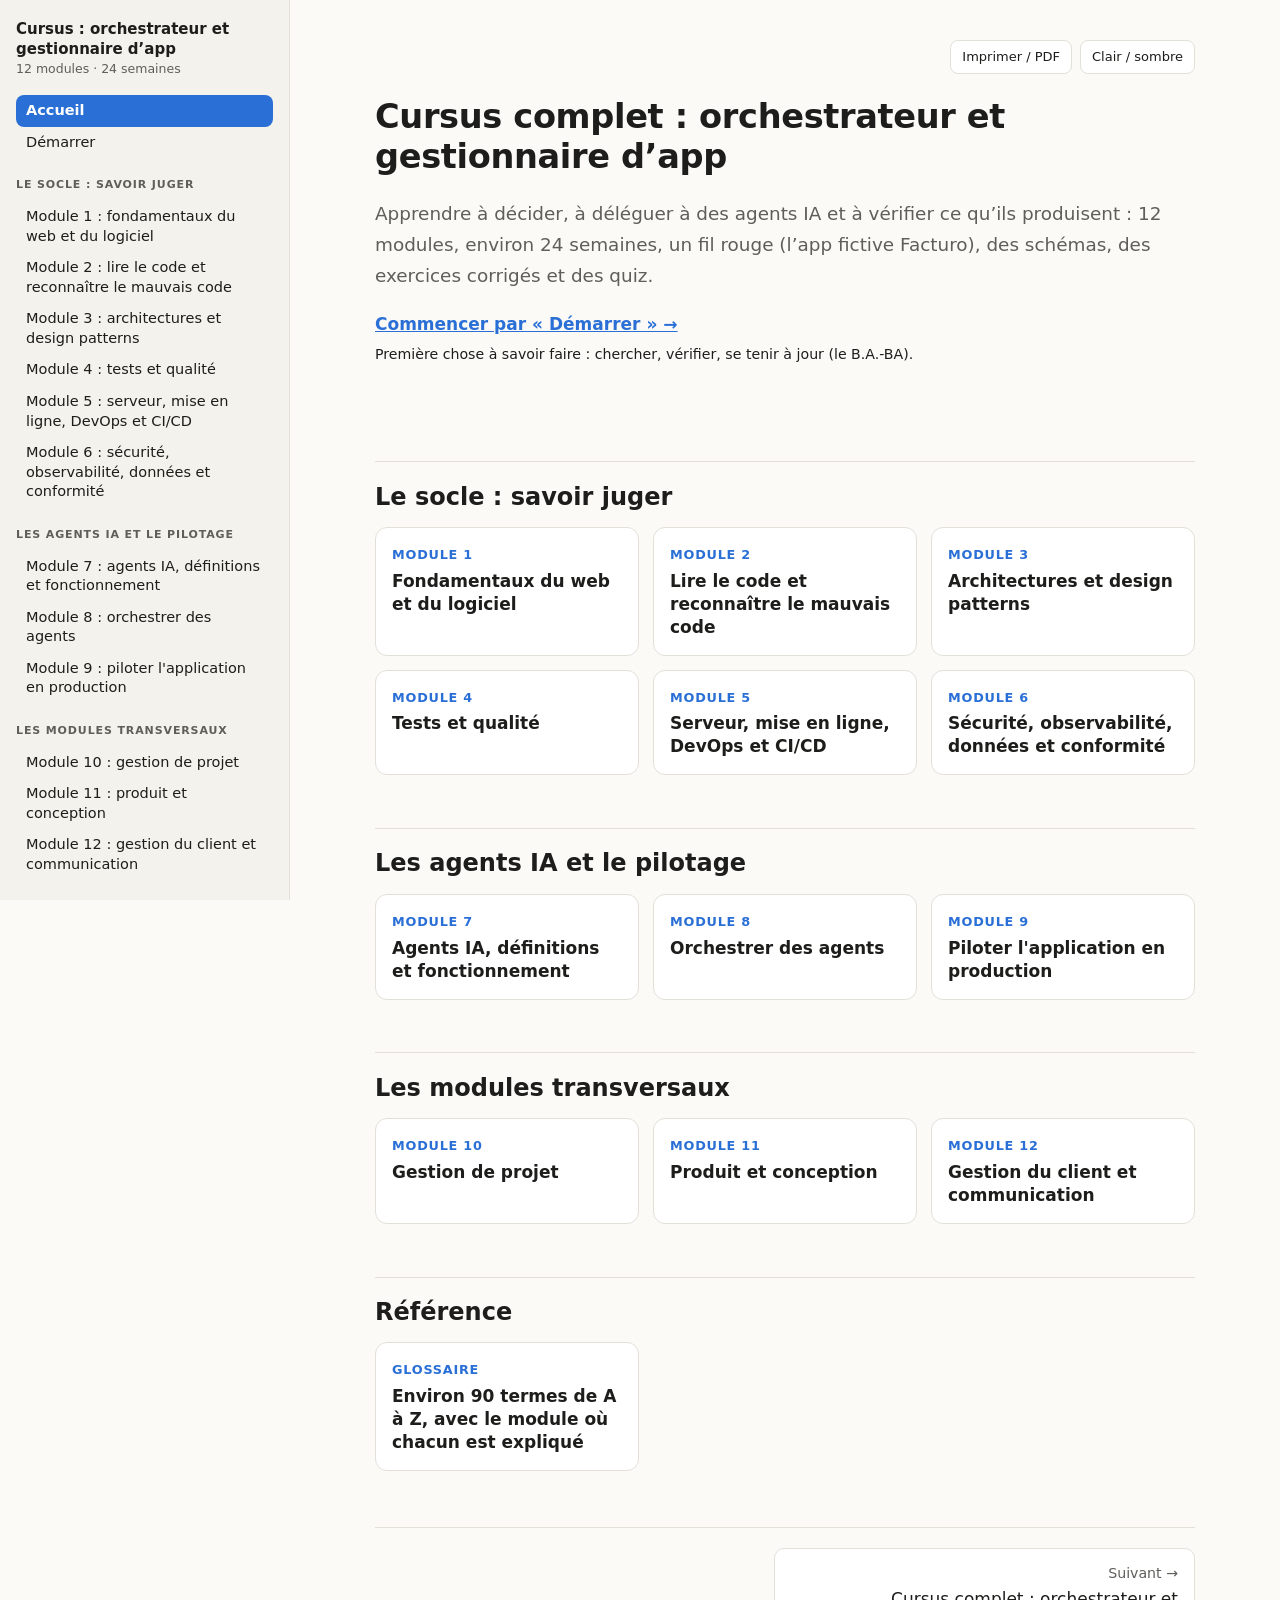
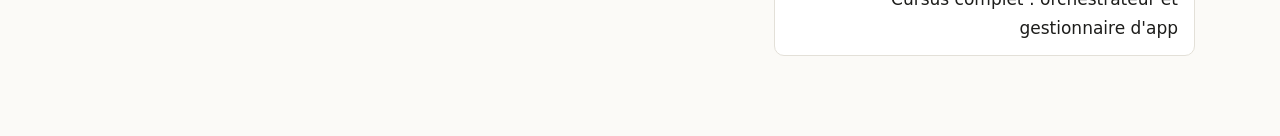
==== cursus-orchestrateur/index.html @ 4f83e04f "Ajoute le cursus orchestrateur et le cours interactif en CLI - cursus-orchestrateur : cursus HTML en" ====
<!doctype html>
<html lang="fr"><head><meta charset="utf-8"><meta name="viewport" content="width=device-width,initial-scale=1">
<title>Accueil · Cursus orchestrateur</title>
<link rel="stylesheet" href="css/style.css"></head>
<body><button class="menu-btn" onclick="document.body.classList.toggle('open')">☰ Menu du cursus</button>
<div class="layout"><nav class="side"><a class="brand" href="index.html">Cursus : orchestrateur et gestionnaire d’app<small>12 modules · 24 semaines</small></a>
<a class="nav on" href="index.html">Accueil</a>
<a class="nav" href="demarrer.html">Démarrer</a>
<h4>Le socle : savoir juger</h4>
<a class="nav" href="modules/module-01.html">Module 1 : fondamentaux du web et du logiciel</a>
<a class="nav" href="modules/module-02.html">Module 2 : lire le code et reconnaître le mauvais code</a>
<a class="nav" href="modules/module-03.html">Module 3 : architectures et design patterns</a>
<a class="nav" href="modules/module-04.html">Module 4 : tests et qualité</a>
<a class="nav" href="modules/module-05.html">Module 5 : serveur, mise en ligne, DevOps et CI/CD</a>
<a class="nav" href="modules/module-06.html">Module 6 : sécurité, observabilité, données et conformité</a>
<h4>Les agents IA et le pilotage</h4>
<a class="nav" href="modules/module-07.html">Module 7 : agents IA, définitions et fonctionnement</a>
<a class="nav" href="modules/module-08.html">Module 8 : orchestrer des agents</a>
<a class="nav" href="modules/module-09.html">Module 9 : piloter l&#x27;application en production</a>
<h4>Les modules transversaux</h4>
<a class="nav" href="modules/module-10.html">Module 10 : gestion de projet</a>
<a class="nav" href="modules/module-11.html">Module 11 : produit et conception</a>
<a class="nav" href="modules/module-12.html">Module 12 : gestion du client et communication</a>
<h4>Référence</h4>
<a class="nav" href="glossaire.html">Glossaire</a></nav>
<main><article><div class="toolbar"><button onclick="window.print()">Imprimer / PDF</button><button onclick="var r=document.documentElement;var d=r.dataset.theme==='dark';r.dataset.theme=d?'light':'dark'">Clair / sombre</button></div>
<div class="hero"><h1>Cursus complet : orchestrateur et gestionnaire d’app</h1><p class="lead">Apprendre à décider, à déléguer à des agents IA et à vérifier ce qu’ils produisent : 12 modules, environ 24 semaines, un fil rouge (l’app fictive Facturo), des schémas, des exercices corrigés et des quiz.</p><p><a href="demarrer.html"><b>Commencer par « Démarrer » →</b></a><br><small>Première chose à savoir faire : chercher, vérifier, se tenir à jour (le B.A.-BA).</small></p></div>
<h2>Le socle : savoir juger</h2><div class="cards">
<a class="card" href="modules/module-01.html"><b>Module 1</b><span>Fondamentaux du web et du logiciel</span></a>
<a class="card" href="modules/module-02.html"><b>Module 2</b><span>Lire le code et reconnaître le mauvais code</span></a>
<a class="card" href="modules/module-03.html"><b>Module 3</b><span>Architectures et design patterns</span></a>
<a class="card" href="modules/module-04.html"><b>Module 4</b><span>Tests et qualité</span></a>
<a class="card" href="modules/module-05.html"><b>Module 5</b><span>Serveur, mise en ligne, DevOps et CI/CD</span></a>
<a class="card" href="modules/module-06.html"><b>Module 6</b><span>Sécurité, observabilité, données et conformité</span></a>
</div>
<h2>Les agents IA et le pilotage</h2><div class="cards">
<a class="card" href="modules/module-07.html"><b>Module 7</b><span>Agents IA, définitions et fonctionnement</span></a>
<a class="card" href="modules/module-08.html"><b>Module 8</b><span>Orchestrer des agents</span></a>
<a class="card" href="modules/module-09.html"><b>Module 9</b><span>Piloter l&#x27;application en production</span></a>
</div>
<h2>Les modules transversaux</h2><div class="cards">
<a class="card" href="modules/module-10.html"><b>Module 10</b><span>Gestion de projet</span></a>
<a class="card" href="modules/module-11.html"><b>Module 11</b><span>Produit et conception</span></a>
<a class="card" href="modules/module-12.html"><b>Module 12</b><span>Gestion du client et communication</span></a>
</div>
<h2>Référence</h2><div class="cards"><a class="card" href="glossaire.html"><b>Glossaire</b><span>Environ 90 termes de A à Z, avec le module où chacun est expliqué</span></a></div>
<div class="pager"><span style="flex:1"></span><a class="next" href="demarrer.html"><small>Suivant →</small>Cursus complet : orchestrateur et gestionnaire d&#x27;app</a></div></article></main></div>
<script>document.querySelectorAll('.side a.nav').forEach(function(a){a.addEventListener('click',function(){document.body.classList.remove('open')})});var on=document.querySelector('.side a.on');if(on)on.scrollIntoView({block:'center'});</script>
</body></html>
---- cursus-orchestrateur/css/style.css ----
:root{--bg:#fbfaf7;--panel:#fff;--ink:#1d1d1b;--muted:#5f5e5a;--line:#e3e0d8;--accent:#2a6fd6;--accent-soft:#e7f0fc;--code-bg:#f3f1ec;--warn:#b3261e;--ok:#1f7a45;--side:#f4f2ec}
@media (prefers-color-scheme:dark){:root:not([data-theme=light]){--bg:#171716;--panel:#1f1f1d;--ink:#ecebe6;--muted:#a9a7a0;--line:#34332f;--accent:#7fb0f5;--accent-soft:#1d2a3f;--code-bg:#26251f;--warn:#f08a82;--ok:#6fcf97;--side:#1b1b19}}
:root[data-theme=dark]{--bg:#171716;--panel:#1f1f1d;--ink:#ecebe6;--muted:#a9a7a0;--line:#34332f;--accent:#7fb0f5;--accent-soft:#1d2a3f;--code-bg:#26251f;--warn:#f08a82;--ok:#6fcf97;--side:#1b1b19}
*{box-sizing:border-box}
html{scroll-behavior:smooth}
body{margin:0;background:var(--bg);color:var(--ink);font:17px/1.7 "Segoe UI",system-ui,-apple-system,"Helvetica Neue",Arial,sans-serif;-webkit-text-size-adjust:100%}
a{color:var(--accent)}
.layout{display:grid;grid-template-columns:290px minmax(0,1fr);min-height:100vh}
.side{background:var(--side);border-right:1px solid var(--line);padding:20px 16px 40px;position:sticky;top:0;height:100vh;overflow-y:auto}
.side .brand{display:block;font-weight:700;font-size:15px;line-height:1.3;color:var(--ink);text-decoration:none;margin-bottom:18px}
.side .brand small{display:block;font-weight:400;color:var(--muted);margin-top:2px}
.side h4{margin:18px 0 6px;font-size:11px;letter-spacing:.08em;text-transform:uppercase;color:var(--muted)}
.side a.nav{display:block;padding:6px 10px;border-radius:8px;color:var(--ink);text-decoration:none;font-size:14.5px;line-height:1.35}
.side a.nav:hover{background:var(--accent-soft)}
.side a.nav.on{background:var(--accent);color:#fff;font-weight:600}
.menu-btn{display:none}
main{padding:40px 48px 80px;min-width:0}
article{max-width:820px;margin:0 auto}
h1{font-size:2.1rem;line-height:1.2;margin:.2em 0 .6em;letter-spacing:-.01em}
h2{font-size:1.5rem;line-height:1.3;margin:2.2em 0 .6em;padding-top:.8em;border-top:1px solid var(--line)}
h3{font-size:1.15rem;margin:1.7em 0 .4em}
p,li{overflow-wrap:break-word}
li{margin:.25em 0}
blockquote{margin:1em 0;padding:.6em 1em;border-left:4px solid var(--accent);background:var(--accent-soft);border-radius:0 8px 8px 0}
code{font:.88em ui-monospace,SFMono-Regular,Menlo,Consolas,monospace;background:var(--code-bg);padding:.1em .35em;border-radius:5px}
pre{background:var(--code-bg);border:1px solid var(--line);border-radius:10px;padding:14px 16px;overflow-x:auto;line-height:1.5;margin:1em 0}
pre code{background:none;padding:0;font-size:.85em}
table{border-collapse:collapse;width:100%;margin:1.2em 0;font-size:.93em;display:block;overflow-x:auto}
th,td{border:1px solid var(--line);padding:8px 11px;text-align:left;vertical-align:top}
th{background:var(--side);font-weight:600}
figure{margin:1.6em 0;padding:12px;background:#fff;border:1px solid var(--line);border-radius:12px}
figure img{display:block;max-width:100%;height:auto;margin:0 auto;border-radius:6px}
figcaption{font-size:.85rem;color:#5f5e5a;text-align:center;margin-top:8px}
details{margin:1em 0;border:1px solid var(--line);border-radius:10px;background:var(--panel)}
details summary{cursor:pointer;padding:10px 14px;font-weight:600}
details[open] summary{border-bottom:1px solid var(--line)}
details>*:not(summary){margin-left:14px;margin-right:14px}
details>*:last-child{margin-bottom:14px}
ul.check{list-style:none;padding-left:0}
ul.check li{padding-left:30px;position:relative}
ul.check li::before{content:"";position:absolute;left:2px;top:.38em;width:16px;height:16px;border:2px solid var(--accent);border-radius:4px}
.pager{display:flex;justify-content:space-between;gap:12px;margin-top:56px;padding-top:20px;border-top:1px solid var(--line)}
.pager a{flex:1;padding:12px 16px;border:1px solid var(--line);border-radius:10px;text-decoration:none;color:var(--ink);background:var(--panel)}
.pager a small{display:block;color:var(--muted)}
.pager a.next{text-align:right}
.pager a:hover{border-color:var(--accent)}
.hero{padding:8px 0 24px}
.hero p.lead{font-size:1.15rem;color:var(--muted)}
.cards{display:grid;grid-template-columns:repeat(auto-fill,minmax(230px,1fr));gap:14px;margin:12px 0 28px}
.card{display:block;padding:16px;border:1px solid var(--line);border-radius:12px;background:var(--panel);text-decoration:none;color:var(--ink)}
.card:hover{border-color:var(--accent)}
.card b{display:block;color:var(--accent);font-size:.8rem;letter-spacing:.06em;text-transform:uppercase}
.card span{display:block;margin-top:4px;font-weight:600;line-height:1.35}
.toolbar{display:flex;gap:8px;justify-content:flex-end;margin-bottom:8px}
.toolbar button{font:inherit;font-size:13px;padding:5px 11px;border:1px solid var(--line);background:var(--panel);color:var(--ink);border-radius:8px;cursor:pointer}
@media (max-width:900px){
 .layout{display:block}
 .side{position:fixed;inset:0 25% 0 0;z-index:20;transform:translateX(-102%);transition:transform .2s;height:100vh;box-shadow:0 0 30px rgba(0,0,0,.25)}
 body.open .side{transform:none}
 .menu-btn{display:block;position:sticky;top:0;z-index:10;width:100%;text-align:left;padding:12px 16px;border:0;border-bottom:1px solid var(--line);background:var(--side);color:var(--ink);font:inherit;font-weight:600}
 main{padding:24px 18px 60px}
 h1{font-size:1.7rem}
}
@media print{.side,.menu-btn,.pager,.toolbar{display:none}.layout{display:block}main{padding:0}details{display:block}details>*{display:block}body{font-size:12pt}a{color:inherit}}
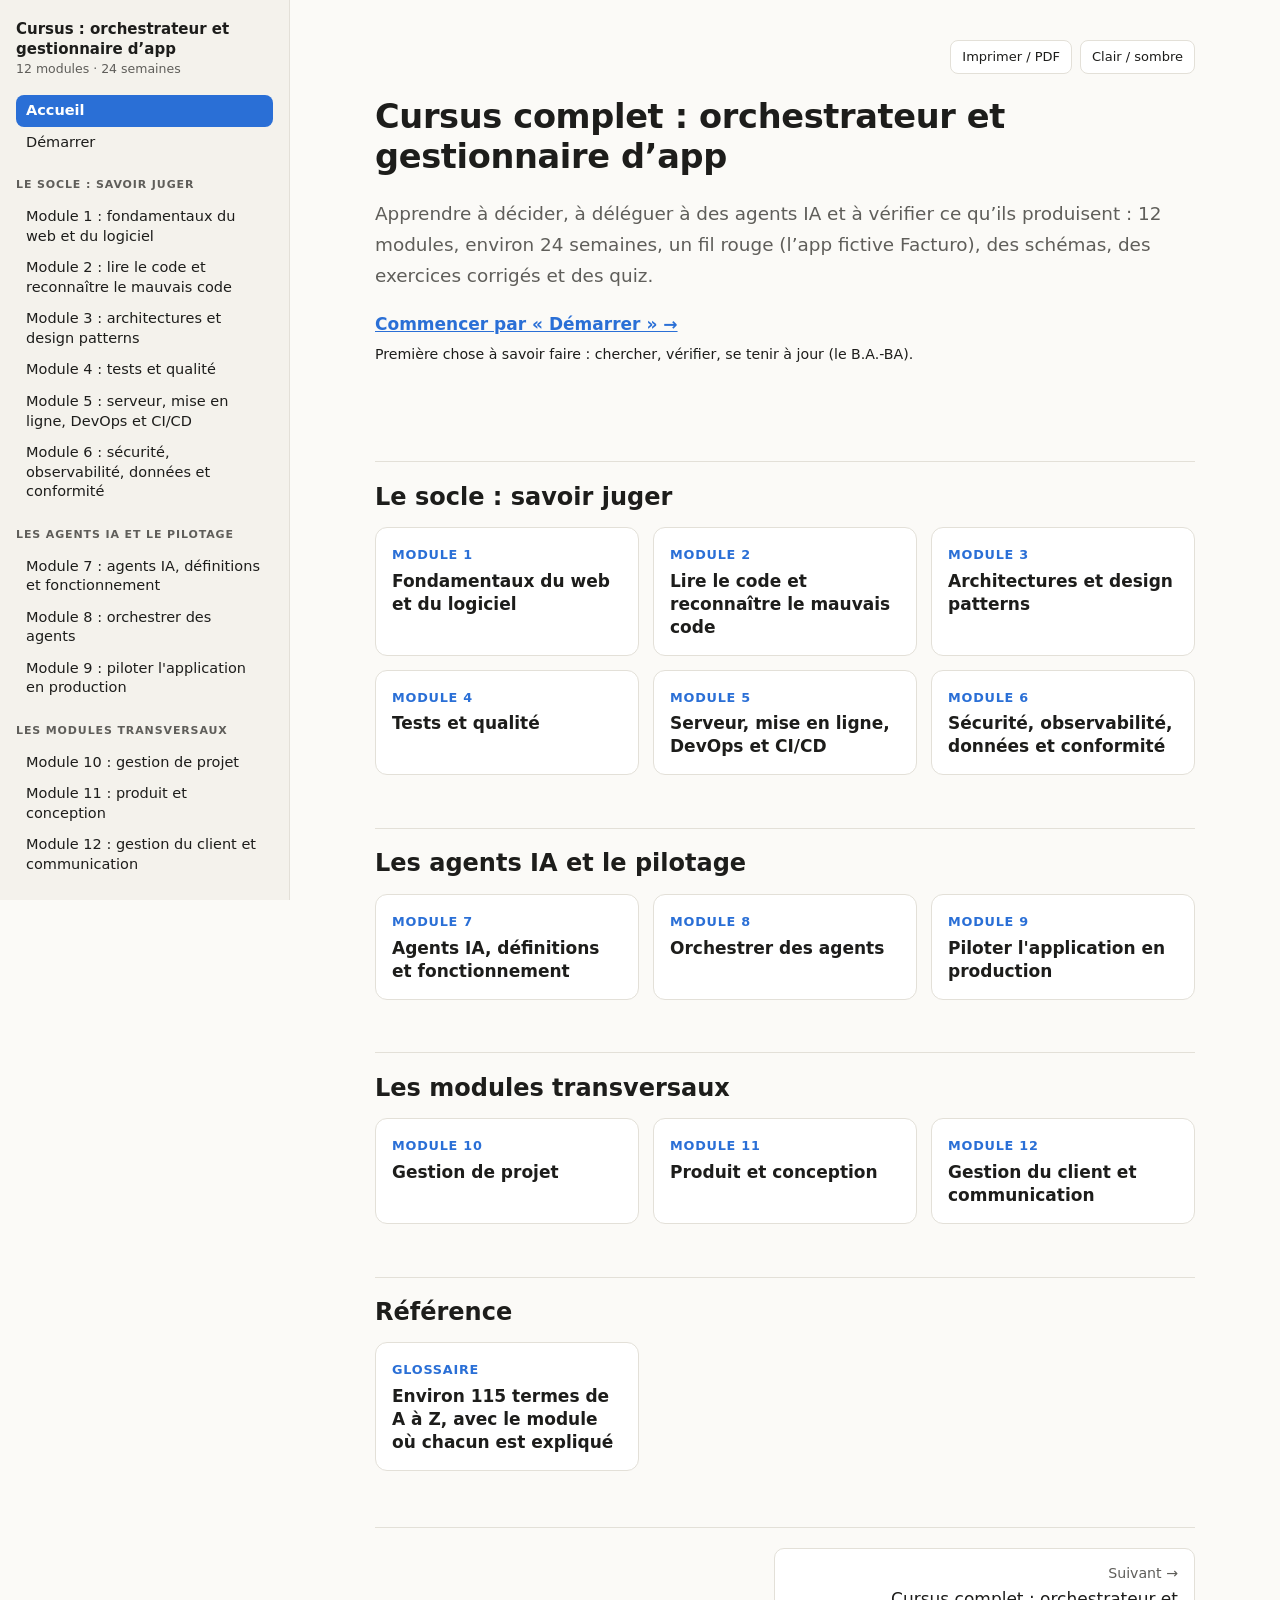
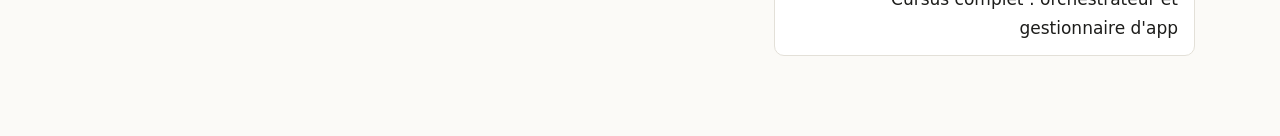
==== commit f876a356: "Corrige les sources du cursus et ajoute le B.A.-BA et son vocabulaire - Sources vérifiées et datées " ====
--- a/cursus-orchestrateur/index.html
+++ b/cursus-orchestrateur/index.html
@@ -43,7 +43,7 @@
 <a class="card" href="modules/module-11.html"><b>Module 11</b><span>Produit et conception</span></a>
 <a class="card" href="modules/module-12.html"><b>Module 12</b><span>Gestion du client et communication</span></a>
 </div>
-<h2>Référence</h2><div class="cards"><a class="card" href="glossaire.html"><b>Glossaire</b><span>Environ 90 termes de A à Z, avec le module où chacun est expliqué</span></a></div>
+<h2>Référence</h2><div class="cards"><a class="card" href="glossaire.html"><b>Glossaire</b><span>Environ 115 termes de A à Z, avec le module où chacun est expliqué</span></a></div>
 <div class="pager"><span style="flex:1"></span><a class="next" href="demarrer.html"><small>Suivant →</small>Cursus complet : orchestrateur et gestionnaire d&#x27;app</a></div></article></main></div>
 <script>document.querySelectorAll('.side a.nav').forEach(function(a){a.addEventListener('click',function(){document.body.classList.remove('open')})});var on=document.querySelector('.side a.on');if(on)on.scrollIntoView({block:'center'});</script>
 </body></html>
